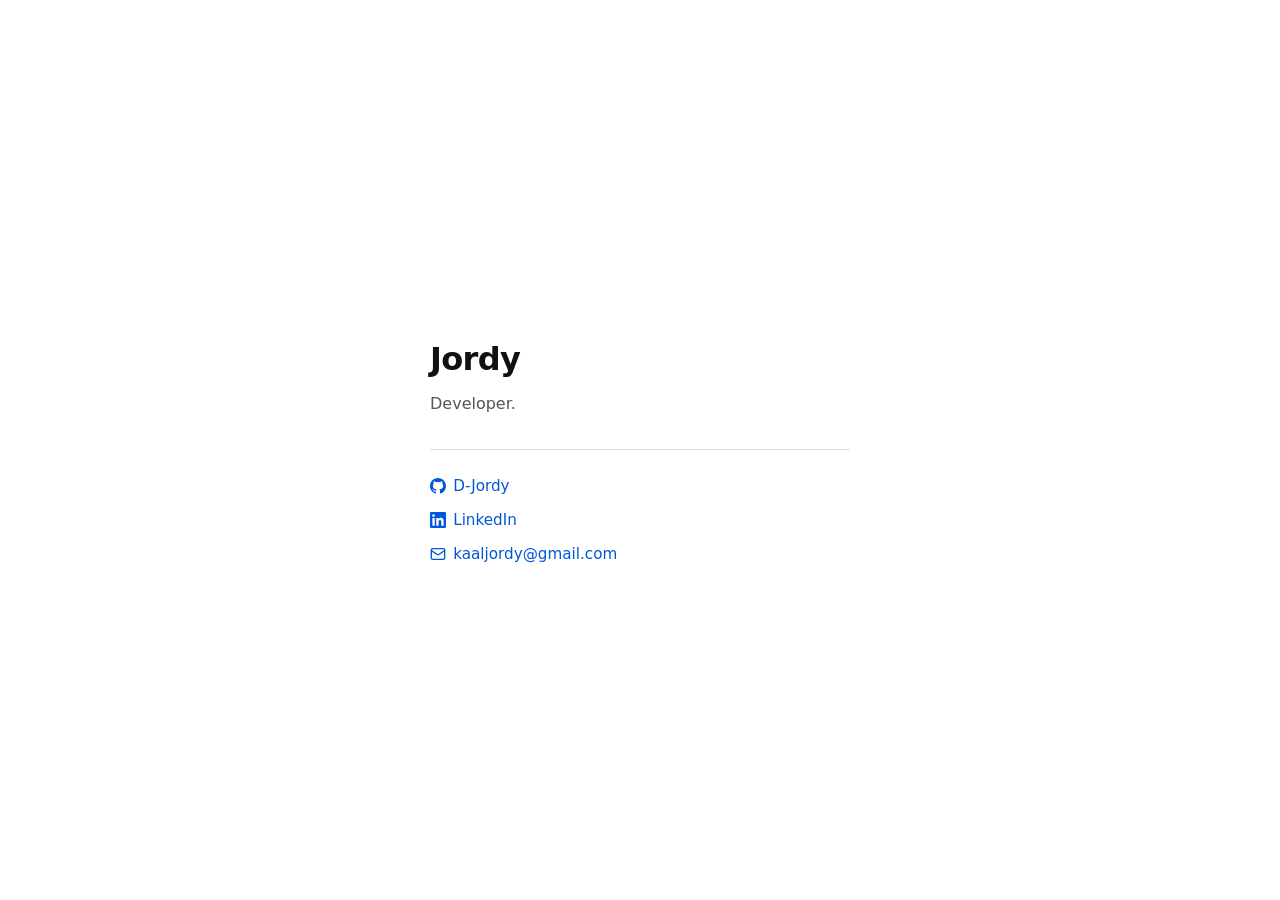
==== index.html @ 3e6b0273 "Initial portfolio" ====
<!DOCTYPE html>
<html lang="en">
<head>
    <meta charset="UTF-8">
    <meta name="viewport" content="width=device-width, initial-scale=1.0">
    <title>Jordy</title>
    <style>
        :root {
            --bg: #ffffff;
            --text: #111111;
            --muted: #555555;
            --border: #e0e0e0;
            --link: #0057d8;
            --link-hover: #003fa3;
        }

        @media (prefers-color-scheme: dark) {
            :root {
                --bg: #111111;
                --text: #ebebeb;
                --muted: #888888;
                --border: #2a2a2a;
                --link: #5b9cf6;
                --link-hover: #89b8ff;
            }
        }

        *, *::before, *::after {
            box-sizing: border-box;
            margin: 0;
            padding: 0;
        }

        body {
            background-color: var(--bg);
            color: var(--text);
            font-family: -apple-system, BlinkMacSystemFont, 'Segoe UI', system-ui, sans-serif;
            line-height: 1.6;
            min-height: 100vh;
            display: flex;
            align-items: center;
            justify-content: center;
            padding: 2rem;
        }

        main {
            max-width: 420px;
            width: 100%;
        }

        h1 {
            font-size: 2rem;
            font-weight: 700;
            letter-spacing: -0.02em;
            margin-bottom: 0.4rem;
        }

        .bio {
            color: var(--muted);
            font-size: 1rem;
            margin-bottom: 2rem;
        }

        .links {
            display: flex;
            flex-direction: column;
            gap: 0.6rem;
            border-top: 1px solid var(--border);
            padding-top: 1.5rem;
        }

        .links a {
            color: var(--link);
            text-decoration: none;
            font-size: 0.95rem;
            display: inline-flex;
            align-items: center;
            gap: 0.45rem;
            width: fit-content;
        }

        .links a:hover {
            color: var(--link-hover);
            text-decoration: underline;
        }

        svg {
            flex-shrink: 0;
        }
    </style>
</head>
<body>
    <main>
        <h1>Jordy</h1>
        <p class="bio">Developer.</p>
        <nav class="links">
            <a href="https://github.com/D-Jordy" target="_blank" rel="noopener">
                <svg width="16" height="16" viewBox="0 0 24 24" fill="currentColor" aria-hidden="true">
                    <path d="M12 0C5.37 0 0 5.37 0 12c0 5.3 3.44 9.8 8.21 11.39.6.11.82-.26.82-.58v-2.03c-3.34.72-4.04-1.61-4.04-1.61-.55-1.39-1.34-1.76-1.34-1.76-1.09-.75.08-.73.08-.73 1.2.08 1.84 1.24 1.84 1.24 1.07 1.83 2.81 1.3 3.5 1 .11-.78.42-1.3.76-1.6-2.67-.3-5.47-1.33-5.47-5.93 0-1.31.47-2.38 1.24-3.22-.12-.3-.54-1.52.12-3.18 0 0 1.01-.32 3.3 1.23a11.5 11.5 0 0 1 3-.4c1.02 0 2.04.13 3 .4 2.28-1.55 3.29-1.23 3.29-1.23.66 1.66.24 2.88.12 3.18.77.84 1.24 1.91 1.24 3.22 0 4.61-2.81 5.63-5.48 5.92.43.37.81 1.1.81 2.22v3.29c0 .32.21.7.82.58C20.56 21.8 24 17.3 24 12 24 5.37 18.63 0 12 0z"/>
                </svg>
                D-Jordy
            </a>
            <a href="https://www.linkedin.com/in/d-jordy/" target="_blank" rel="noopener">
                <svg width="16" height="16" viewBox="0 0 24 24" fill="currentColor" aria-hidden="true">
                    <path d="M20.45 20.45h-3.55v-5.57c0-1.33-.03-3.04-1.85-3.04-1.85 0-2.13 1.45-2.13 2.94v5.67H9.37V9h3.41v1.56h.05c.48-.9 1.64-1.85 3.37-1.85 3.6 0 4.27 2.37 4.27 5.45v6.29zM5.34 7.43a2.06 2.06 0 1 1 0-4.12 2.06 2.06 0 0 1 0 4.12zM7.12 20.45H3.56V9h3.56v11.45zM22.22 0H1.77C.79 0 0 .77 0 1.73v20.54C0 23.23.79 24 1.77 24h20.45c.98 0 1.78-.77 1.78-1.73V1.73C24 .77 23.2 0 22.22 0z"/>
                </svg>
                LinkedIn
            </a>
            <a href="mailto:kaaljordy@gmail.com">
                <svg width="16" height="16" viewBox="0 0 24 24" fill="none" stroke="currentColor" stroke-width="2" stroke-linecap="round" stroke-linejoin="round" aria-hidden="true">
                    <rect x="2" y="4" width="20" height="16" rx="2"/>
                    <path d="m22 7-8.97 5.7a1.94 1.94 0 0 1-2.06 0L2 7"/>
                </svg>
                kaaljordy@gmail.com
            </a>
        </nav>
    </main>
</body>
</html>
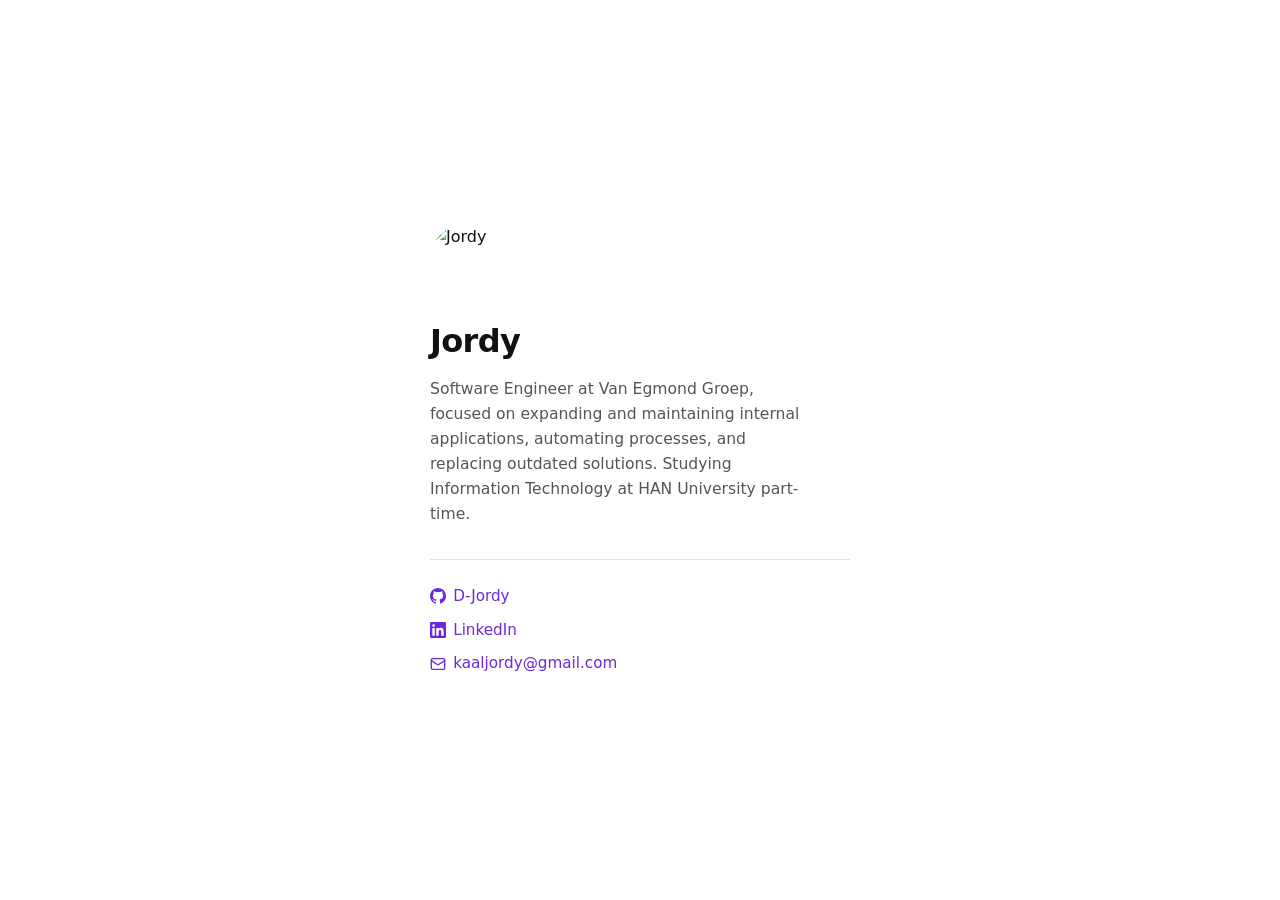
==== commit fdc172eb: "Add avatar, purple links, and bio from LinkedIn" ====
--- a/index.html
+++ b/index.html
@@ -10,8 +10,8 @@
             --text: #111111;
             --muted: #555555;
             --border: #e0e0e0;
-            --link: #0057d8;
-            --link-hover: #003fa3;
+            --link: #6d28d9;
+            --link-hover: #4c1d95;
         }
 
         @media (prefers-color-scheme: dark) {
@@ -20,8 +20,8 @@
                 --text: #ebebeb;
                 --muted: #888888;
                 --border: #2a2a2a;
-                --link: #5b9cf6;
-                --link-hover: #89b8ff;
+                --link: #a78bfa;
+                --link-hover: #c4b5fd;
             }
         }
 
@@ -48,17 +48,26 @@
             width: 100%;
         }
 
+        .avatar {
+            width: 72px;
+            height: 72px;
+            border-radius: 50%;
+            margin-bottom: 1.25rem;
+            display: block;
+        }
+
         h1 {
             font-size: 2rem;
             font-weight: 700;
             letter-spacing: -0.02em;
-            margin-bottom: 0.4rem;
+            margin-bottom: 0.6rem;
         }
 
         .bio {
             color: var(--muted);
-            font-size: 1rem;
+            font-size: 0.975rem;
             margin-bottom: 2rem;
+            max-width: 380px;
         }
 
         .links {
@@ -91,8 +100,19 @@
 </head>
 <body>
     <main>
+        <img
+            class="avatar"
+            src="https://avatars.githubusercontent.com/u/91130457"
+            alt="Jordy"
+            width="72"
+            height="72"
+        >
         <h1>Jordy</h1>
-        <p class="bio">Developer.</p>
+        <p class="bio">
+            Software Engineer at Van Egmond Groep, focused on expanding and maintaining internal
+            applications, automating processes, and replacing outdated solutions.
+            Studying Information Technology at HAN University part-time.
+        </p>
         <nav class="links">
             <a href="https://github.com/D-Jordy" target="_blank" rel="noopener">
                 <svg width="16" height="16" viewBox="0 0 24 24" fill="currentColor" aria-hidden="true">
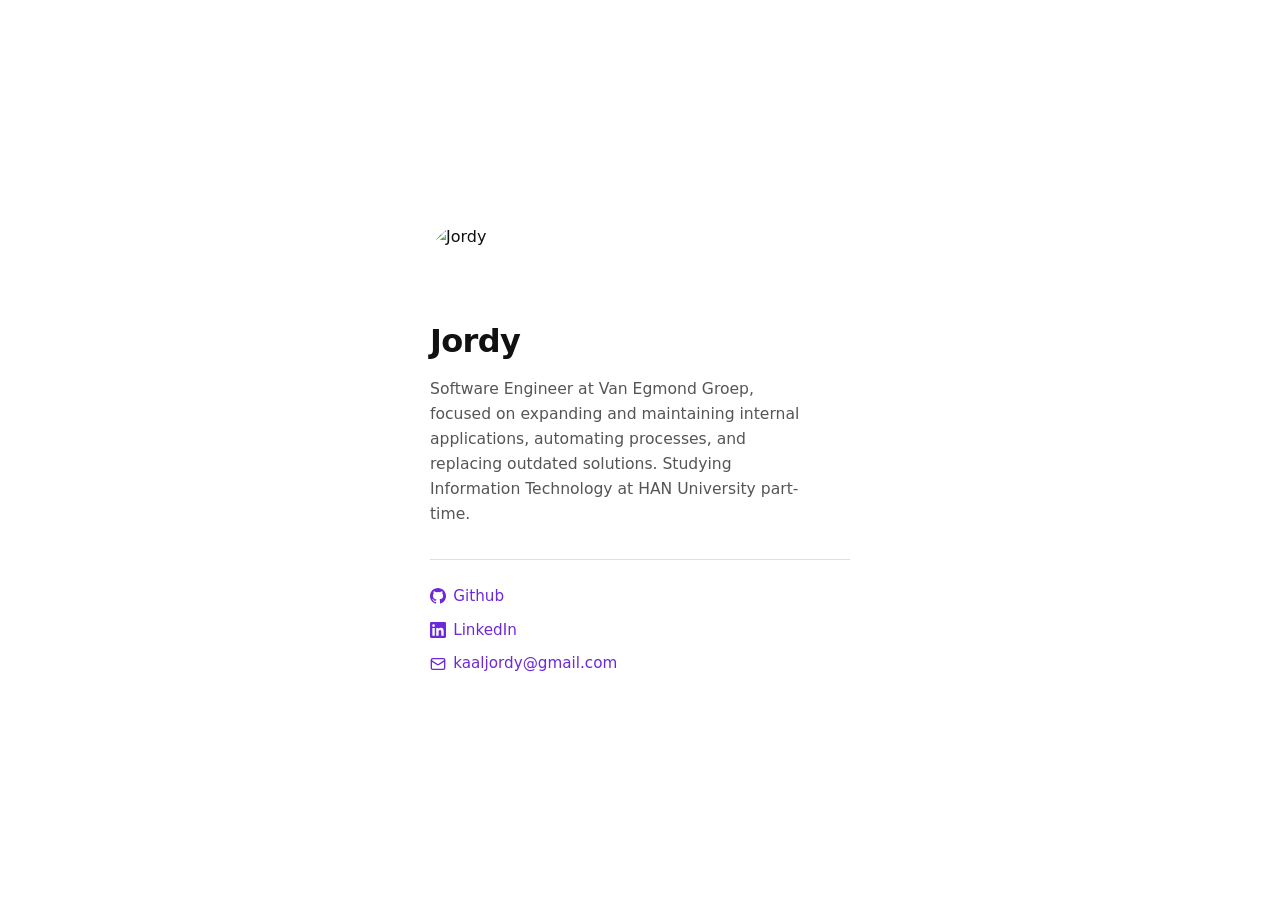
==== commit 2bdf9688: "Change link text from 'D-Jordy' to 'Github'" ====
--- a/index.html
+++ b/index.html
@@ -118,7 +118,7 @@
                 <svg width="16" height="16" viewBox="0 0 24 24" fill="currentColor" aria-hidden="true">
                     <path d="M12 0C5.37 0 0 5.37 0 12c0 5.3 3.44 9.8 8.21 11.39.6.11.82-.26.82-.58v-2.03c-3.34.72-4.04-1.61-4.04-1.61-.55-1.39-1.34-1.76-1.34-1.76-1.09-.75.08-.73.08-.73 1.2.08 1.84 1.24 1.84 1.24 1.07 1.83 2.81 1.3 3.5 1 .11-.78.42-1.3.76-1.6-2.67-.3-5.47-1.33-5.47-5.93 0-1.31.47-2.38 1.24-3.22-.12-.3-.54-1.52.12-3.18 0 0 1.01-.32 3.3 1.23a11.5 11.5 0 0 1 3-.4c1.02 0 2.04.13 3 .4 2.28-1.55 3.29-1.23 3.29-1.23.66 1.66.24 2.88.12 3.18.77.84 1.24 1.91 1.24 3.22 0 4.61-2.81 5.63-5.48 5.92.43.37.81 1.1.81 2.22v3.29c0 .32.21.7.82.58C20.56 21.8 24 17.3 24 12 24 5.37 18.63 0 12 0z"/>
                 </svg>
-                D-Jordy
+                Github
             </a>
             <a href="https://www.linkedin.com/in/d-jordy/" target="_blank" rel="noopener">
                 <svg width="16" height="16" viewBox="0 0 24 24" fill="currentColor" aria-hidden="true">
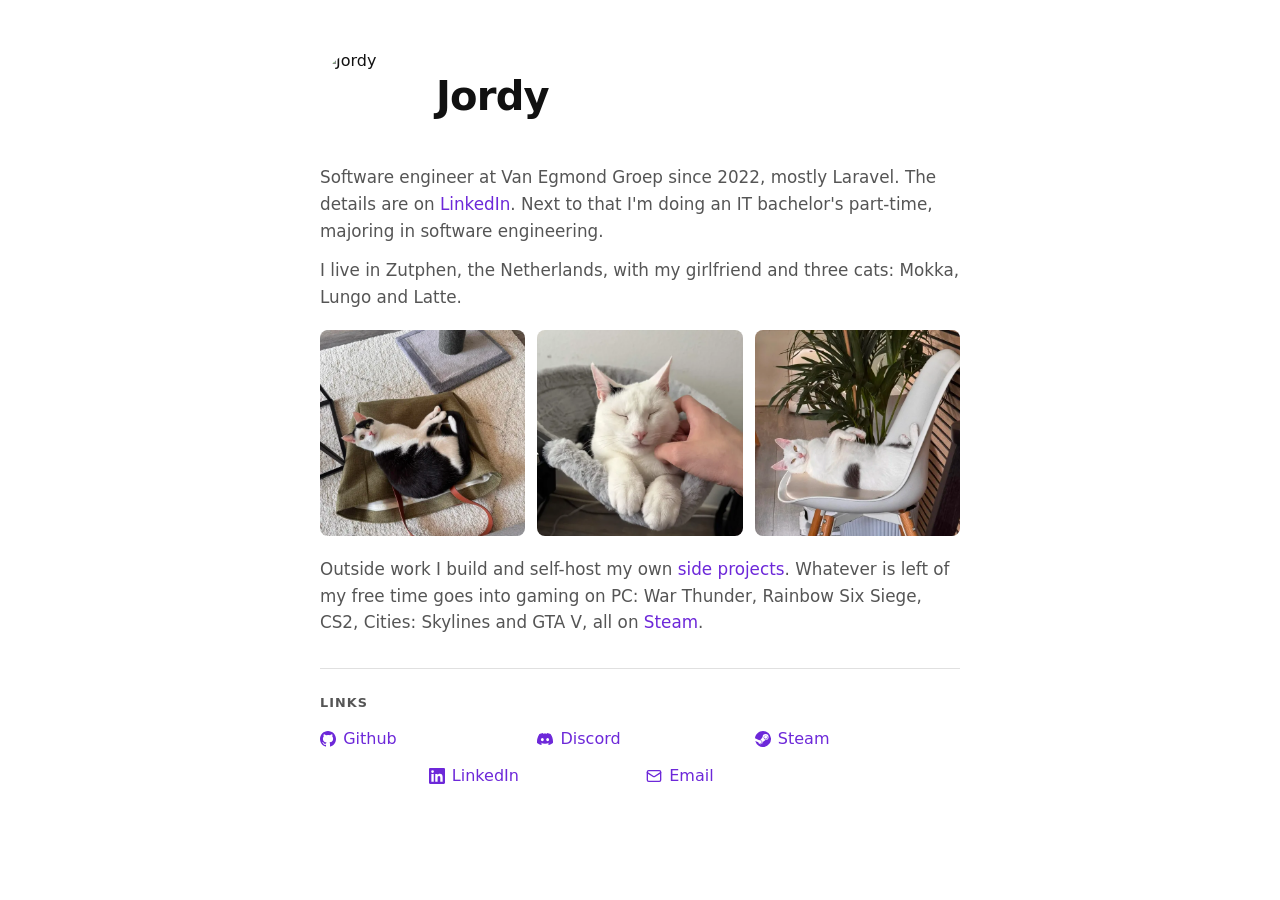
==== commit 0c6f7894: "Add projects page and flesh out the homepage - split the inline CSS into style.css, shared by both p" ====
--- a/index.html
+++ b/index.html
@@ -4,136 +4,77 @@
     <meta charset="UTF-8">
     <meta name="viewport" content="width=device-width, initial-scale=1.0">
     <title>Jordy</title>
-    <style>
-        :root {
-            --bg: #ffffff;
-            --text: #111111;
-            --muted: #555555;
-            --border: #e0e0e0;
-            --link: #6d28d9;
-            --link-hover: #4c1d95;
-        }
-
-        @media (prefers-color-scheme: dark) {
-            :root {
-                --bg: #111111;
-                --text: #ebebeb;
-                --muted: #888888;
-                --border: #2a2a2a;
-                --link: #a78bfa;
-                --link-hover: #c4b5fd;
-            }
-        }
-
-        *, *::before, *::after {
-            box-sizing: border-box;
-            margin: 0;
-            padding: 0;
-        }
-
-        body {
-            background-color: var(--bg);
-            color: var(--text);
-            font-family: -apple-system, BlinkMacSystemFont, 'Segoe UI', system-ui, sans-serif;
-            line-height: 1.6;
-            min-height: 100vh;
-            display: flex;
-            align-items: center;
-            justify-content: center;
-            padding: 2rem;
-        }
-
-        main {
-            max-width: 420px;
-            width: 100%;
-        }
-
-        .avatar {
-            width: 72px;
-            height: 72px;
-            border-radius: 50%;
-            margin-bottom: 1.25rem;
-            display: block;
-        }
-
-        h1 {
-            font-size: 2rem;
-            font-weight: 700;
-            letter-spacing: -0.02em;
-            margin-bottom: 0.6rem;
-        }
-
-        .bio {
-            color: var(--muted);
-            font-size: 0.975rem;
-            margin-bottom: 2rem;
-            max-width: 380px;
-        }
-
-        .links {
-            display: flex;
-            flex-direction: column;
-            gap: 0.6rem;
-            border-top: 1px solid var(--border);
-            padding-top: 1.5rem;
-        }
-
-        .links a {
-            color: var(--link);
-            text-decoration: none;
-            font-size: 0.95rem;
-            display: inline-flex;
-            align-items: center;
-            gap: 0.45rem;
-            width: fit-content;
-        }
-
-        .links a:hover {
-            color: var(--link-hover);
-            text-decoration: underline;
-        }
-
-        svg {
-            flex-shrink: 0;
-        }
-    </style>
+    <link rel="stylesheet" href="style.css">
 </head>
 <body>
     <main>
-        <img
-            class="avatar"
-            src="https://avatars.githubusercontent.com/u/91130457"
-            alt="Jordy"
-            width="72"
-            height="72"
-        >
-        <h1>Jordy</h1>
-        <p class="bio">
-            Software Engineer at Van Egmond Groep, focused on expanding and maintaining internal
-            applications, automating processes, and replacing outdated solutions.
-            Studying Information Technology at HAN University part-time.
+        <header>
+            <img
+                class="avatar"
+                src="https://avatars.githubusercontent.com/u/91130457"
+                alt="Jordy"
+                width="96"
+                height="96"
+            >
+            <h1>Jordy</h1>
+        </header>
+        <p>
+            Software engineer at Van Egmond Groep since 2022, mostly Laravel. The details are on
+            <a href="https://www.linkedin.com/in/d-jordy/" target="_blank">LinkedIn</a>.
+            Next to that I'm doing an IT bachelor's part-time, majoring in software engineering.
         </p>
-        <nav class="links">
-            <a href="https://github.com/D-Jordy" target="_blank" rel="noopener">
-                <svg width="16" height="16" viewBox="0 0 24 24" fill="currentColor" aria-hidden="true">
-                    <path d="M12 0C5.37 0 0 5.37 0 12c0 5.3 3.44 9.8 8.21 11.39.6.11.82-.26.82-.58v-2.03c-3.34.72-4.04-1.61-4.04-1.61-.55-1.39-1.34-1.76-1.34-1.76-1.09-.75.08-.73.08-.73 1.2.08 1.84 1.24 1.84 1.24 1.07 1.83 2.81 1.3 3.5 1 .11-.78.42-1.3.76-1.6-2.67-.3-5.47-1.33-5.47-5.93 0-1.31.47-2.38 1.24-3.22-.12-.3-.54-1.52.12-3.18 0 0 1.01-.32 3.3 1.23a11.5 11.5 0 0 1 3-.4c1.02 0 2.04.13 3 .4 2.28-1.55 3.29-1.23 3.29-1.23.66 1.66.24 2.88.12 3.18.77.84 1.24 1.91 1.24 3.22 0 4.61-2.81 5.63-5.48 5.92.43.37.81 1.1.81 2.22v3.29c0 .32.21.7.82.58C20.56 21.8 24 17.3 24 12 24 5.37 18.63 0 12 0z"/>
-                </svg>
-                Github
-            </a>
-            <a href="https://www.linkedin.com/in/d-jordy/" target="_blank" rel="noopener">
-                <svg width="16" height="16" viewBox="0 0 24 24" fill="currentColor" aria-hidden="true">
-                    <path d="M20.45 20.45h-3.55v-5.57c0-1.33-.03-3.04-1.85-3.04-1.85 0-2.13 1.45-2.13 2.94v5.67H9.37V9h3.41v1.56h.05c.48-.9 1.64-1.85 3.37-1.85 3.6 0 4.27 2.37 4.27 5.45v6.29zM5.34 7.43a2.06 2.06 0 1 1 0-4.12 2.06 2.06 0 0 1 0 4.12zM7.12 20.45H3.56V9h3.56v11.45zM22.22 0H1.77C.79 0 0 .77 0 1.73v20.54C0 23.23.79 24 1.77 24h20.45c.98 0 1.78-.77 1.78-1.73V1.73C24 .77 23.2 0 22.22 0z"/>
-                </svg>
-                LinkedIn
-            </a>
-            <a href="mailto:kaaljordy@gmail.com">
-                <svg width="16" height="16" viewBox="0 0 24 24" fill="none" stroke="currentColor" stroke-width="2" stroke-linecap="round" stroke-linejoin="round" aria-hidden="true">
-                    <rect x="2" y="4" width="20" height="16" rx="2"/>
-                    <path d="m22 7-8.97 5.7a1.94 1.94 0 0 1-2.06 0L2 7"/>
-                </svg>
-                kaaljordy@gmail.com
-            </a>
-        </nav>
+        <p>
+            I live in Zutphen, the Netherlands, with my girlfriend and three cats: Mokka, Lungo and
+            Latte.
+        </p>
+        <div class="cats">
+            <img src="cats/mokka.webp" alt="Mokka">
+            <img src="cats/lungo.webp" alt="Lungo">
+            <img src="cats/latte.webp" alt="Latte">
+        </div>
+        <p>
+            Outside work I build and self-host my own <a href="projects.html">side projects</a>.
+            Whatever is left of my free time goes into gaming on PC: War Thunder, Rainbow Six
+            Siege, CS2, Cities: Skylines and GTA V, all on
+            <a href="https://steamcommunity.com/profiles/76561199019875113" target="_blank">Steam</a>.
+        </p>
+
+        <section>
+            <h2>Links</h2>
+            <nav class="links">
+                <a href="https://github.com/D-Jordy" target="_blank">
+                    <svg width="16" height="16" viewBox="0 0 24 24" fill="currentColor" aria-hidden="true">
+                        <path d="M12 0C5.37 0 0 5.37 0 12c0 5.3 3.44 9.8 8.21 11.39.6.11.82-.26.82-.58v-2.03c-3.34.72-4.04-1.61-4.04-1.61-.55-1.39-1.34-1.76-1.34-1.76-1.09-.75.08-.73.08-.73 1.2.08 1.84 1.24 1.84 1.24 1.07 1.83 2.81 1.3 3.5 1 .11-.78.42-1.3.76-1.6-2.67-.3-5.47-1.33-5.47-5.93 0-1.31.47-2.38 1.24-3.22-.12-.3-.54-1.52.12-3.18 0 0 1.01-.32 3.3 1.23a11.5 11.5 0 0 1 3-.4c1.02 0 2.04.13 3 .4 2.28-1.55 3.29-1.23 3.29-1.23.66 1.66.24 2.88.12 3.18.77.84 1.24 1.91 1.24 3.22 0 4.61-2.81 5.63-5.48 5.92.43.37.81 1.1.81 2.22v3.29c0 .32.21.7.82.58C20.56 21.8 24 17.3 24 12 24 5.37 18.63 0 12 0z"/>
+                    </svg>
+                    Github
+                </a>
+                <a href="https://discord.com/users/521321320122941440" target="_blank">
+                    <svg width="16" height="16" viewBox="0 0 24 24" fill="currentColor" aria-hidden="true">
+                        <path d="M20.317 4.3698a19.7913 19.7913 0 0 0-4.8851-1.5152.0741.0741 0 0 0-.0785.0371c-.211.3753-.4447.8648-.6083 1.2495-1.8447-.2762-3.68-.2762-5.4868 0-.1636-.3933-.4058-.8742-.6177-1.2495a.077.077 0 0 0-.0785-.037 19.7363 19.7363 0 0 0-4.8852 1.515.0699.0699 0 0 0-.0321.0277C.5334 9.0458-.319 13.5799.0992 18.0578a.0824.0824 0 0 0 .0312.0561c2.0528 1.5076 4.0413 2.4228 5.9929 3.0294a.0777.0777 0 0 0 .0842-.0276c.4616-.6304.8731-1.2952 1.226-1.9942a.076.076 0 0 0-.0416-.1057c-.6528-.2476-1.2743-.5495-1.8722-.8923a.077.077 0 0 1-.0076-.1277c.1258-.0943.2517-.1923.3718-.2914a.0743.0743 0 0 1 .0776-.0105c3.9278 1.7933 8.18 1.7933 12.0614 0a.0739.0739 0 0 1 .0785.0095c.1202.099.246.1981.3728.2924a.077.077 0 0 1-.0066.1276 12.2986 12.2986 0 0 1-1.873.8914.0766.0766 0 0 0-.0407.1067c.3604.698.7719 1.3628 1.225 1.9932a.076.076 0 0 0 .0842.0286c1.961-.6067 3.9495-1.5219 6.0023-3.0294a.077.077 0 0 0 .0313-.0552c.5004-5.177-.8382-9.6739-3.5485-13.6604a.061.061 0 0 0-.0312-.0286zM8.02 15.3312c-1.1825 0-2.1569-1.0857-2.1569-2.419 0-1.3332.9555-2.4189 2.157-2.4189 1.2108 0 2.1757 1.0952 2.1568 2.419 0 1.3332-.9555 2.4189-2.1569 2.4189zm7.9748 0c-1.1825 0-2.1569-1.0857-2.1569-2.419 0-1.3332.9554-2.4189 2.1569-2.4189 1.2108 0 2.1757 1.0952 2.1568 2.419 0 1.3332-.946 2.4189-2.1568 2.4189Z"/>
+                    </svg>
+                    Discord
+                </a>
+                <a href="https://steamcommunity.com/profiles/76561199019875113" target="_blank">
+                    <svg width="16" height="16" viewBox="0 0 24 24" fill="currentColor" aria-hidden="true">
+                        <path d="M11.98 0C5.67 0 .5 4.86 0 11.04l6.44 2.66a3.38 3.38 0 0 1 1.91-.59l.17.01 2.86-4.15v-.06a4.52 4.52 0 1 1 4.52 4.53h-.11l-4.08 2.92.01.17a3.4 3.4 0 0 1-6.75.53L.4 15.08A12 12 0 1 0 11.98 0zM7.54 18.21l-1.48-.61a2.55 2.55 0 0 0 1.32 1.25 2.56 2.56 0 0 0 3.34-1.38 2.53 2.53 0 0 0 .01-1.95 2.53 2.53 0 0 0-1.38-1.38 2.55 2.55 0 0 0-1.94.03l1.53.63a1.88 1.88 0 1 1-1.4 3.49v-.08zm11.37-8.58a3.01 3.01 0 1 0-6.02 0 3.01 3.01 0 0 0 6.02 0zm-5.27 0a2.27 2.27 0 1 1 4.53 0 2.27 2.27 0 0 1-4.53 0z"/>
+                    </svg>
+                    Steam
+                </a>
+                <a href="https://www.linkedin.com/in/d-jordy/" target="_blank">
+                    <svg width="16" height="16" viewBox="0 0 24 24" fill="currentColor" aria-hidden="true">
+                        <path d="M20.45 20.45h-3.55v-5.57c0-1.33-.03-3.04-1.85-3.04-1.85 0-2.13 1.45-2.13 2.94v5.67H9.37V9h3.41v1.56h.05c.48-.9 1.64-1.85 3.37-1.85 3.6 0 4.27 2.37 4.27 5.45v6.29zM5.34 7.43a2.06 2.06 0 1 1 0-4.12 2.06 2.06 0 0 1 0 4.12zM7.12 20.45H3.56V9h3.56v11.45zM22.22 0H1.77C.79 0 0 .77 0 1.73v20.54C0 23.23.79 24 1.77 24h20.45c.98 0 1.78-.77 1.78-1.73V1.73C24 .77 23.2 0 22.22 0z"/>
+                    </svg>
+                    LinkedIn
+                </a>
+                <a href="mailto:kaaljordy@gmail.com">
+                    <svg width="16" height="16" viewBox="0 0 24 24" fill="none" stroke="currentColor" stroke-width="2" stroke-linecap="round" stroke-linejoin="round" aria-hidden="true">
+                        <rect x="2" y="4" width="20" height="16" rx="2"/>
+                        <path d="m22 7-8.97 5.7a1.94 1.94 0 0 1-2.06 0L2 7"/>
+                    </svg>
+                    Email
+                </a>
+            </nav>
+        </section>
     </main>
 </body>
 </html>
--- a/style.css
+++ b/style.css
@@ -0,0 +1,169 @@
+:root {
+    --bg: #ffffff;
+    --text: #111111;
+    --muted: #555555;
+    --border: #e0e0e0;
+    --link: #6d28d9;
+    --link-hover: #4c1d95;
+}
+
+@media (prefers-color-scheme: dark) {
+    :root {
+        --bg: #111111;
+        --text: #ebebeb;
+        --muted: #888888;
+        --border: #2a2a2a;
+        --link: #a78bfa;
+        --link-hover: #c4b5fd;
+    }
+}
+
+*, *::before, *::after {
+    box-sizing: border-box;
+    margin: 0;
+    padding: 0;
+}
+
+body {
+    background-color: var(--bg);
+    color: var(--text);
+    font-family: -apple-system, BlinkMacSystemFont, 'Segoe UI', system-ui, sans-serif;
+    line-height: 1.6;
+    min-height: 100vh;
+    display: flex;
+    justify-content: center;
+    padding: 3rem 2rem;
+}
+
+main {
+    max-width: 640px;
+    width: 100%;
+}
+
+header {
+    display: flex;
+    align-items: center;
+    gap: 1.25rem;
+    margin-bottom: 1.25rem;
+}
+
+header h1 {
+    margin-bottom: 0;
+}
+
+.avatar {
+    width: 96px;
+    height: 96px;
+    border-radius: 50%;
+    display: block;
+}
+
+h1 {
+    font-size: 2.5rem;
+    font-weight: 700;
+    letter-spacing: -0.02em;
+    margin-bottom: 0.6rem;
+}
+
+h2 {
+    font-size: 0.8rem;
+    font-weight: 600;
+    letter-spacing: 0.08em;
+    text-transform: uppercase;
+    color: var(--muted);
+    margin-bottom: 0.75rem;
+}
+
+h3 {
+    font-size: 1rem;
+    font-weight: 600;
+    margin-bottom: 0.25rem;
+}
+
+p {
+    color: var(--muted);
+    font-size: 1.05rem;
+}
+
+p + p {
+    margin-top: 0.75rem;
+}
+
+section {
+    border-top: 1px solid var(--border);
+    padding-top: 1.5rem;
+    margin-top: 2rem;
+}
+
+a {
+    color: var(--link);
+    text-decoration: none;
+}
+
+a:hover {
+    color: var(--link-hover);
+    text-decoration: underline;
+}
+
+.links {
+    display: flex;
+    flex-wrap: wrap;
+    justify-content: center;
+    gap: 0.75rem;
+}
+
+.links a {
+    /* thirds, so three fit per row and the leftovers wrap centered underneath */
+    flex: 0 0 calc((100% - 1.5rem) / 3);
+    font-size: 1rem;
+    display: inline-flex;
+    align-items: center;
+    gap: 0.45rem;
+}
+
+svg {
+    flex-shrink: 0;
+}
+
+ul {
+    color: var(--muted);
+    font-size: 1.05rem;
+    margin: 0.5rem 0 0.75rem;
+    padding-left: 1.1rem;
+}
+
+.stack {
+    font-size: 0.85rem;
+}
+
+.cats {
+    display: grid;
+    grid-template-columns: repeat(3, 1fr);
+    gap: 0.75rem;
+    margin: 1.25rem 0;
+}
+
+.cats img {
+    width: 100%;
+    aspect-ratio: 1;
+    object-fit: cover;
+    border-radius: 8px;
+    display: block;
+}
+
+.back {
+    font-size: 0.95rem;
+    display: inline-block;
+    margin-bottom: 1.5rem;
+}
+
+/* phone: photos stack instead of shrinking, links go two per row */
+@media (max-width: 600px) {
+    .cats {
+        grid-template-columns: 1fr;
+    }
+
+    .links a {
+        flex: 0 0 calc((100% - 0.75rem) / 2);
+    }
+}
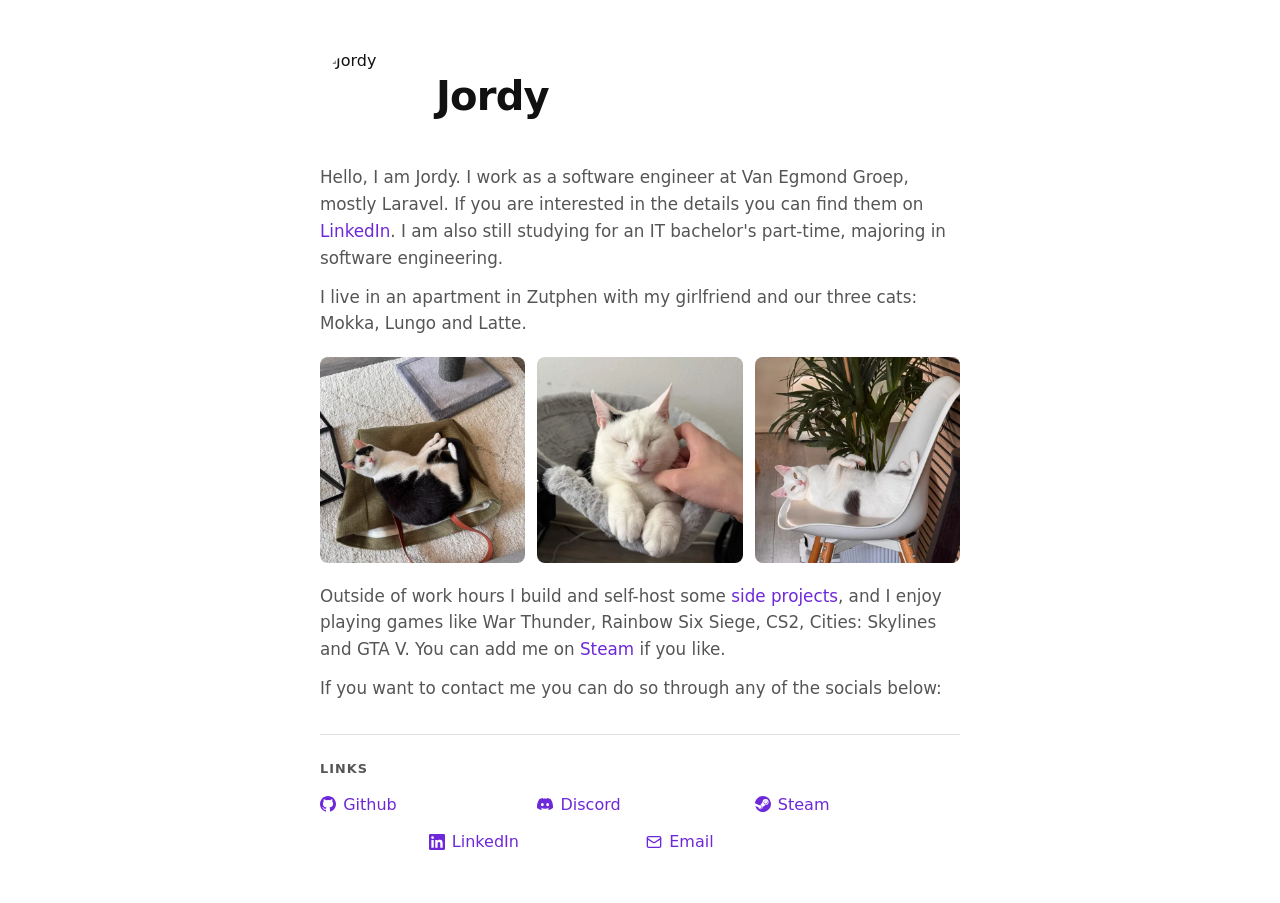
==== commit 90726df9: "Rewrite homepage intro in a more personal voice" ====
--- a/index.html
+++ b/index.html
@@ -19,13 +19,14 @@
             <h1>Jordy</h1>
         </header>
         <p>
-            Software engineer at Van Egmond Groep since 2022, mostly Laravel. The details are on
-            <a href="https://www.linkedin.com/in/d-jordy/" target="_blank">LinkedIn</a>.
-            Next to that I'm doing an IT bachelor's part-time, majoring in software engineering.
+            Hello, I am Jordy. I work as a software engineer at Van Egmond Groep, mostly Laravel.
+            If you are interested in the details you can find them on
+            <a href="https://www.linkedin.com/in/d-jordy/" target="_blank">LinkedIn</a>. I am also
+            still studying for an IT bachelor's part-time, majoring in software engineering.
         </p>
         <p>
-            I live in Zutphen, the Netherlands, with my girlfriend and three cats: Mokka, Lungo and
-            Latte.
+            I live in an apartment in Zutphen with my girlfriend and our three cats: Mokka, Lungo
+            and Latte.
         </p>
         <div class="cats">
             <img src="cats/mokka.webp" alt="Mokka">
@@ -33,10 +34,14 @@
             <img src="cats/latte.webp" alt="Latte">
         </div>
         <p>
-            Outside work I build and self-host my own <a href="projects.html">side projects</a>.
-            Whatever is left of my free time goes into gaming on PC: War Thunder, Rainbow Six
-            Siege, CS2, Cities: Skylines and GTA V, all on
-            <a href="https://steamcommunity.com/profiles/76561199019875113" target="_blank">Steam</a>.
+            Outside of work hours I build and self-host some <a href="projects.html">side
+            projects</a>, and I enjoy playing games like War Thunder, Rainbow Six Siege, CS2,
+            Cities: Skylines and GTA V. You can add me on
+            <a href="https://steamcommunity.com/profiles/76561199019875113" target="_blank">Steam</a>
+            if you like.
+        </p>
+        <p>
+            If you want to contact me you can do so through any of the socials below:
         </p>
 
         <section>
